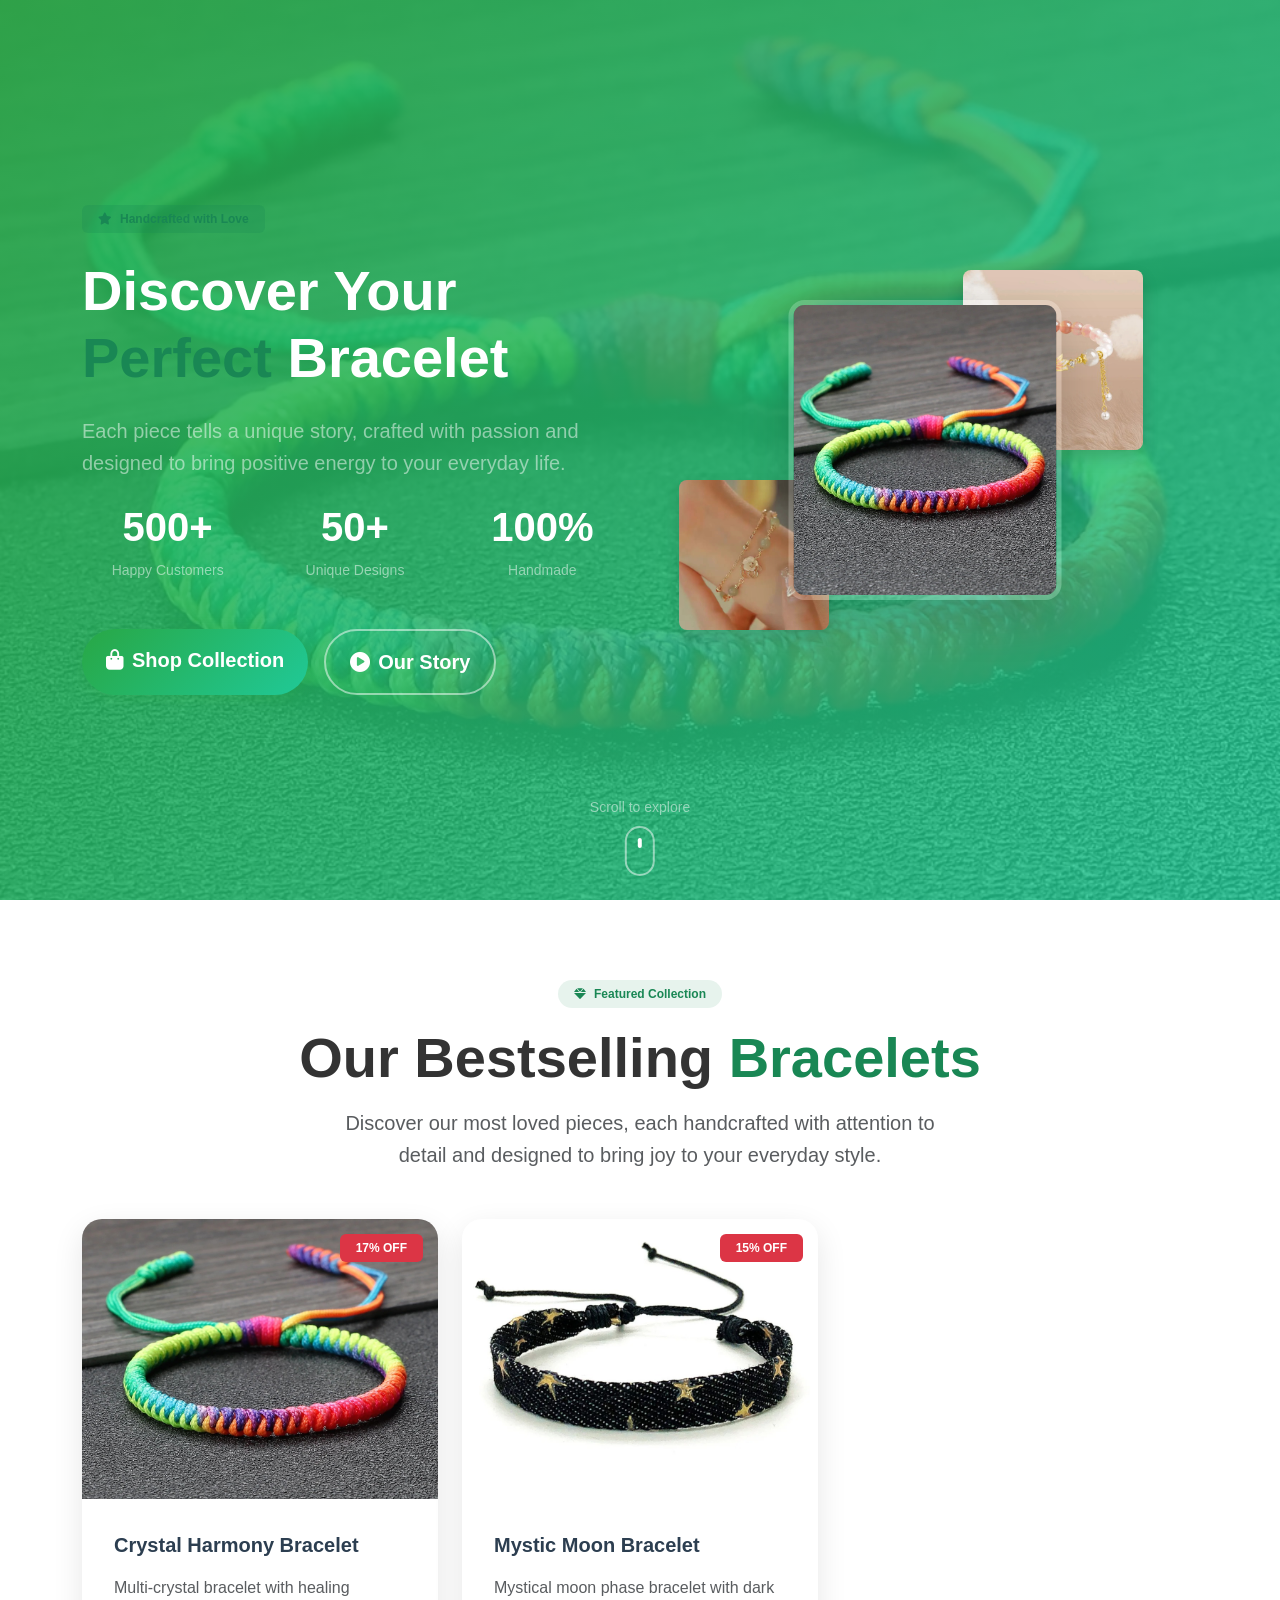
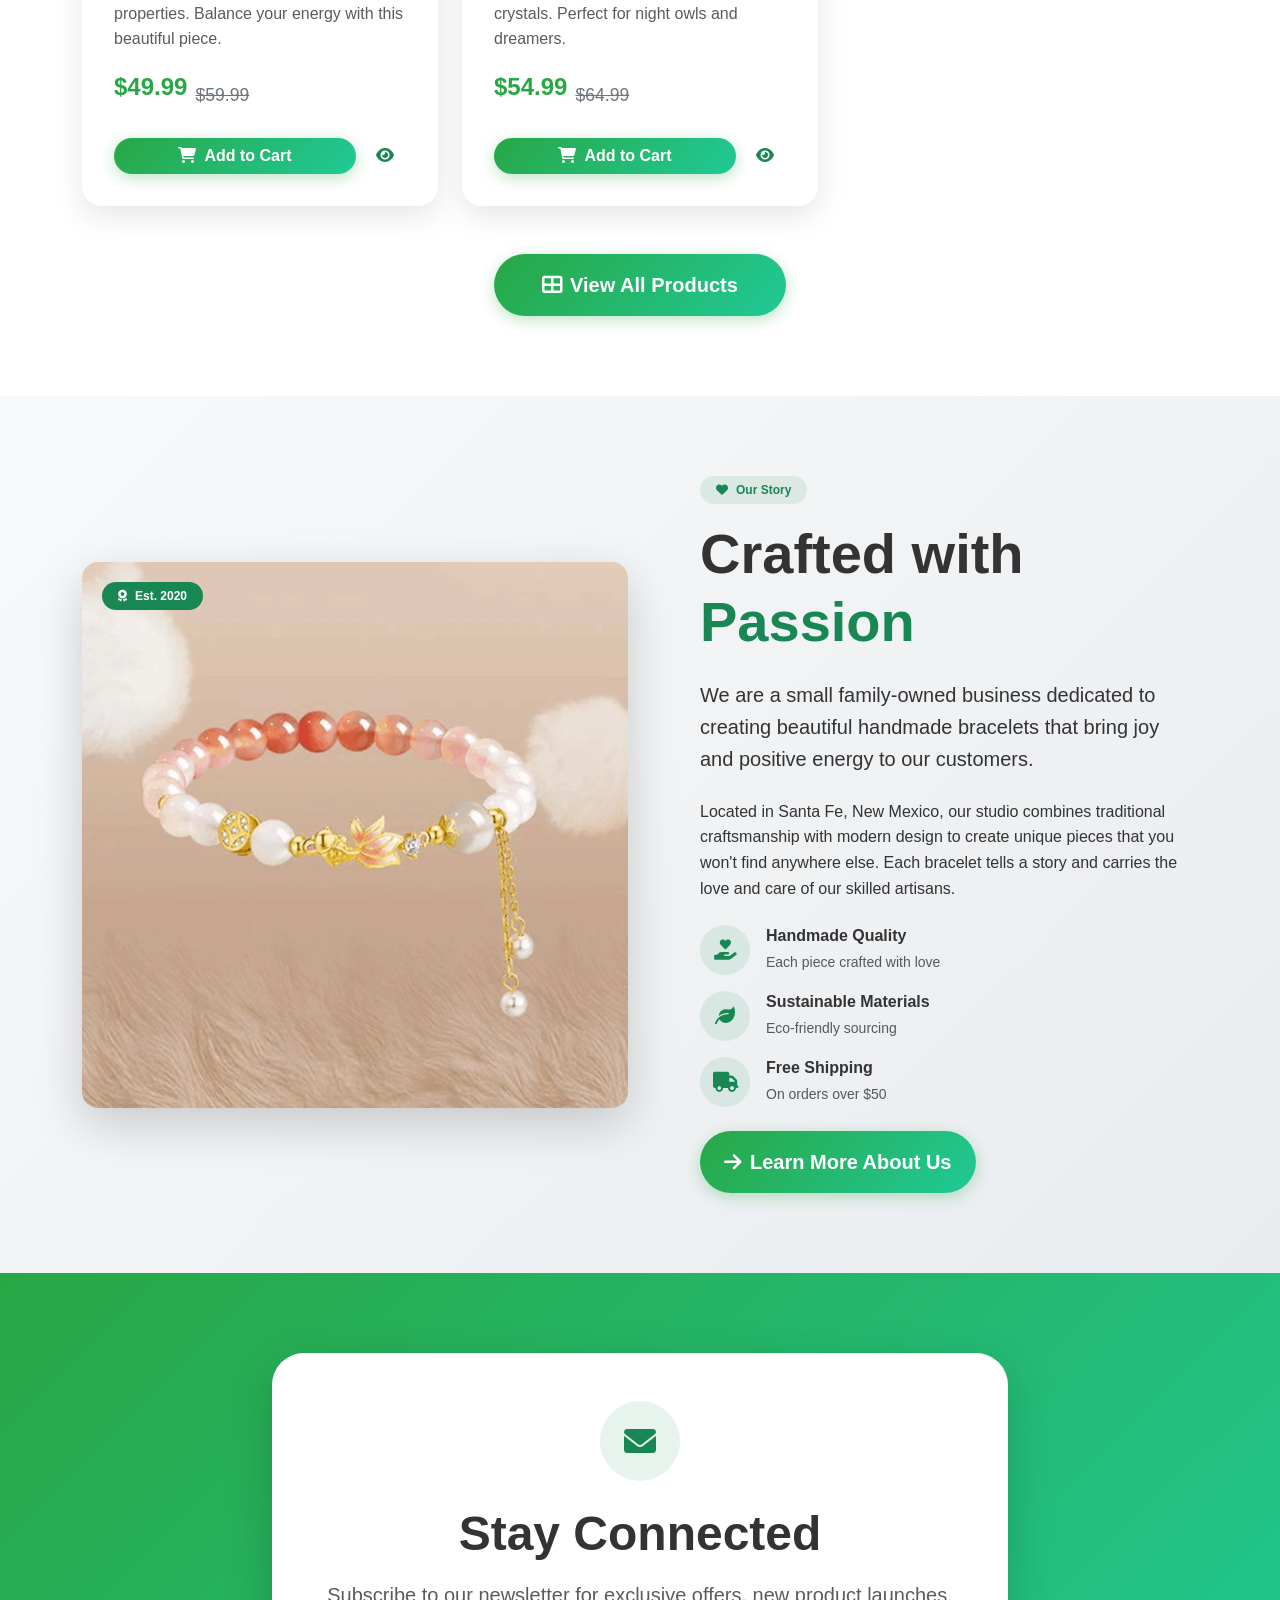
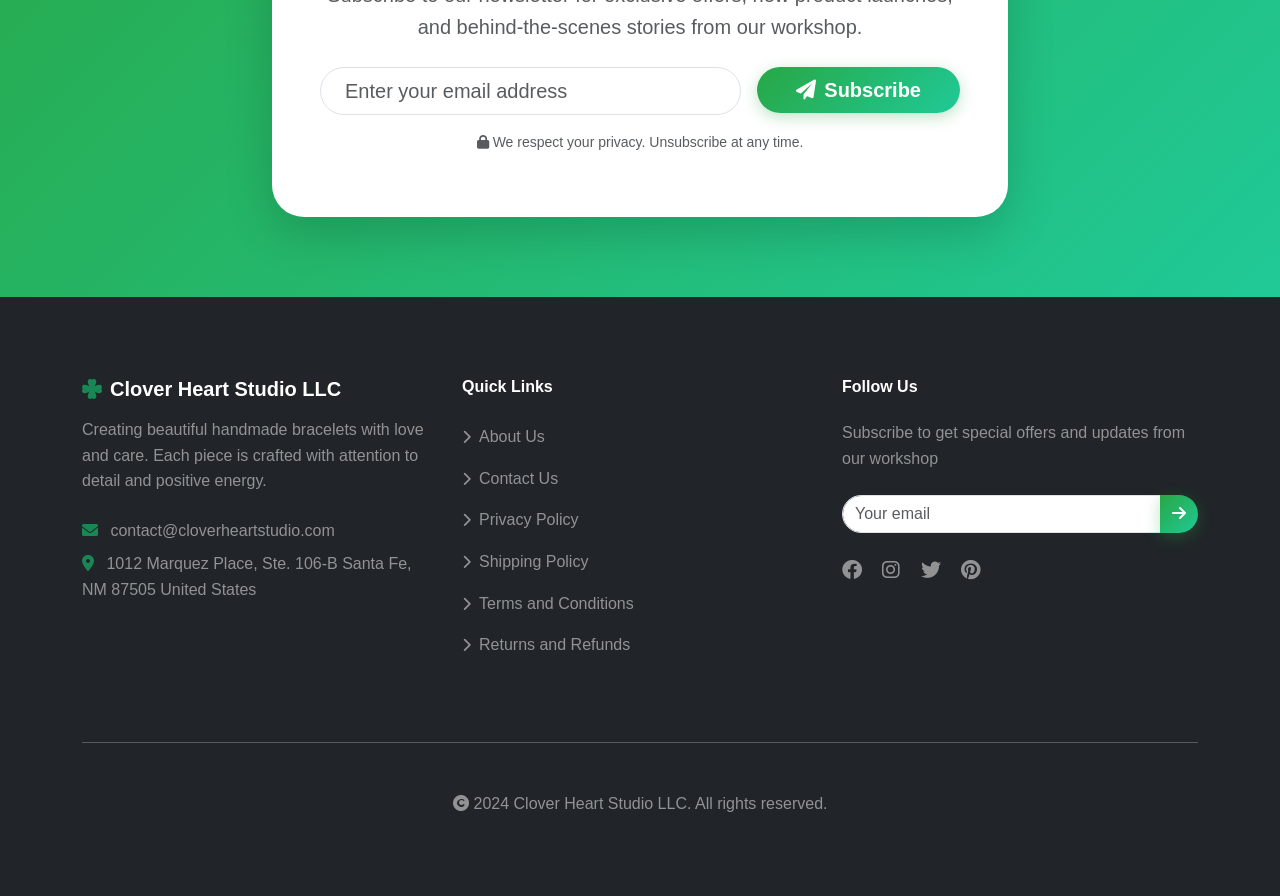
==== index.html @ 7b3adc79 "first commit" ====
<!DOCTYPE html>
<html lang="en">
<head>
    <meta charset="UTF-8">
    <meta name="viewport" content="width=device-width, initial-scale=1.0">
    <title>Clover Heart Studio LLC - Handmade Bracelets</title>
    <link href="https://cdn.jsdelivr.net/npm/bootstrap@5.3.0/dist/css/bootstrap.min.css" rel="stylesheet">
    <link href="https://cdnjs.cloudflare.com/ajax/libs/font-awesome/6.0.0/css/all.min.css" rel="stylesheet">
    <link href="styles.css" rel="stylesheet">
</head>
<body class="bg-light">
    <!-- Modern Navigation -->
    <nav class="navbar navbar-expand-lg navbar-dark bg-transparent position-absolute top-0 start-0 end-0 z-index-1000">
        <div class="container">
            <a class="navbar-brand fw-bold text-white" href="index.html">
                <i class="fas fa-clover me-2"></i>Clover Heart Studio
            </a>
            <button class="navbar-toggler" type="button" data-bs-toggle="collapse" data-bs-target="#navbarNav">
                <span class="navbar-toggler-icon"></span>
            </button>
            <div class="collapse navbar-collapse" id="navbarNav">
                <ul class="navbar-nav ms-auto">
                    <li class="nav-item">
                        <a class="nav-link text-white" href="index.html">Home</a>
                    </li>
                    <li class="nav-item">
                        <a class="nav-link text-white" href="products.html">Products</a>
                    </li>
                    <li class="nav-item">
                        <a class="nav-link text-white" href="about.html">About Us</a>
                    </li>
                    <li class="nav-item">
                        <a class="nav-link text-white" href="contact.html">Contact Us</a>
                    </li>
                </ul>
                <div class="d-flex ms-lg-3">
                    <a href="cart.html" class="btn btn-outline-light position-relative">
                        <i class="fas fa-shopping-cart"></i> Cart
                        <span class="position-absolute top-0 start-100 translate-middle badge rounded-pill bg-danger" id="cart-count">0</span>
                    </a>
                </div>
            </div>
        </div>
    </nav>

    <!-- Modern Hero Section -->
    <section class="hero-modern min-vh-100 d-flex align-items-center position-relative overflow-hidden">
        <div class="hero-background position-absolute top-0 start-0 end-0 bottom-0">
            <div class="hero-overlay"></div>
        </div>
        <div class="container position-relative z-2">
            <div class="row align-items-center min-vh-100">
                <div class="col-lg-6 hero-content">
                    <div class="hero-badge mb-4">
                        <span class="badge bg-success bg-opacity-25 text-success px-3 py-2">
                            <i class="fas fa-star me-2"></i>Handcrafted with Love
                        </span>
                    </div>
                    <h1 class="display-2 fw-bold mb-4 text-white hero-title">
                        Discover Your <span class="text-success">Perfect</span> Bracelet
                    </h1>
                    <p class="lead mb-4 text-white-50 hero-subtitle">
                        Each piece tells a unique story, crafted with passion and designed to bring positive energy to your everyday life.
                    </p>
                    <div class="hero-stats mb-5">
                        <div class="row g-3">
                            <div class="col-4">
                                <div class="stat-item text-center">
                                    <h3 class="text-white fw-bold">500+</h3>
                                    <p class="text-white-50 small mb-0">Happy Customers</p>
                                </div>
                            </div>
                            <div class="col-4">
                                <div class="stat-item text-center">
                                    <h3 class="text-white fw-bold">50+</h3>
                                    <p class="text-white-50 small mb-0">Unique Designs</p>
                                </div>
                            </div>
                            <div class="col-4">
                                <div class="stat-item text-center">
                                    <h3 class="text-white fw-bold">100%</h3>
                                    <p class="text-white-50 small mb-0">Handmade</p>
                                </div>
                            </div>
                        </div>
                    </div>
                    <div class="hero-buttons d-flex flex-wrap gap-3">
                        <a href="products.html" class="btn btn-success btn-lg px-4 py-3 rounded-pill">
                            <i class="fas fa-shopping-bag me-2"></i>Shop Collection
                        </a>
                        <a href="about.html" class="btn btn-outline-light btn-lg px-4 py-3 rounded-pill">
                            <i class="fas fa-play-circle me-2"></i>Our Story
                        </a>
                    </div>
                </div>
                <div class="col-lg-6">
                    <div class="hero-showcase">
                        <div class="showcase-grid">
                            <div class="showcase-main">
                                <img src="Products/3/main-image-1.jpeg" alt="Featured Bracelet" class="img-fluid rounded-4 shadow-lg main-image">
                            </div>
                            <div class="showcase-floating">
                                <img src="Products/4/main-image-1.jpeg" alt="Collection" class="img-fluid rounded-3 shadow floating-image-1">
                            </div>
                            <div class="showcase-floating-2">
                                <img src="Products/2/variant-image-1.jpeg" alt="Design" class="img-fluid rounded-3 shadow floating-image-2">
                            </div>
                        </div>
                    </div>
                </div>
            </div>
        </div>
        <div class="scroll-indicator position-absolute bottom-0 start-50 translate-middle-x mb-4">
            <div class="scroll-text text-white-50 small mb-2">Scroll to explore</div>
            <div class="scroll-mouse">
                <div class="scroll-wheel"></div>
            </div>
        </div>
    </section>

    <!-- Modern Featured Products -->
    <section class="py-7 bg-white">
        <div class="container">
            <div class="text-center mb-5">
                <div class="section-badge mb-3">
                    <span class="badge bg-success bg-opacity-10 text-success px-3 py-2 rounded-pill">
                        <i class="fas fa-gem me-2"></i>Featured Collection
                    </span>
                </div>
                <h2 class="display-4 fw-bold mb-3">Our Bestselling <span class="text-success">Bracelets</span></h2>
                <p class="lead text-muted mx-auto" style="max-width: 600px;">
                    Discover our most loved pieces, each handcrafted with attention to detail and designed to bring joy to your everyday style.
                </p>
            </div>
            <div class="row g-4" id="featured-products">
                <!-- Products will be loaded here -->
            </div>
            <div class="text-center mt-5">
                <a href="products.html" class="btn btn-success btn-lg px-5 py-3 rounded-pill">
                    <i class="fas fa-th-large me-2"></i>View All Products
                </a>
            </div>
        </div>
    </section>

    <!-- Modern About Preview -->
    <section class="py-7 bg-gradient-light">
        <div class="container">
            <div class="row align-items-center">
                <div class="col-lg-6 mb-4 mb-lg-0">
                    <div class="about-image position-relative">
                        <img src="Products/4/main-image-1.jpeg" alt="Our Workshop" class="img-fluid rounded-4 shadow-lg">
                        <div class="about-badge position-absolute top-20 start-20">
                            <div class="badge bg-success text-white px-3 py-2 rounded-pill">
                                <i class="fas fa-award me-2"></i>Est. 2020
                            </div>
                        </div>
                    </div>
                </div>
                <div class="col-lg-6">
                    <div class="about-content ps-lg-5">
                        <div class="section-badge mb-3">
                            <span class="badge bg-success bg-opacity-10 text-success px-3 py-2 rounded-pill">
                                <i class="fas fa-heart me-2"></i>Our Story
                            </span>
                        </div>
                        <h2 class="display-4 fw-bold mb-4">Crafted with <span class="text-success">Passion</span></h2>
                        <p class="lead mb-4">
                            We are a small family-owned business dedicated to creating beautiful handmade bracelets that bring joy and positive energy to our customers.
                        </p>
                        <p class="mb-4">
                            Located in Santa Fe, New Mexico, our studio combines traditional craftsmanship with modern design to create unique pieces that you won't find anywhere else. Each bracelet tells a story and carries the love and care of our skilled artisans.
                        </p>
                        <div class="features-grid mb-4">
                            <div class="feature-item d-flex align-items-center mb-3">
                                <div class="feature-icon bg-success bg-opacity-10 rounded-circle p-3 me-3">
                                    <i class="fas fa-hand-holding-heart text-success"></i>
                                </div>
                                <div>
                                    <h6 class="mb-1 fw-bold">Handmade Quality</h6>
                                    <small class="text-muted">Each piece crafted with love</small>
                                </div>
                            </div>
                            <div class="feature-item d-flex align-items-center mb-3">
                                <div class="feature-icon bg-success bg-opacity-10 rounded-circle p-3 me-3">
                                    <i class="fas fa-leaf text-success"></i>
                                </div>
                                <div>
                                    <h6 class="mb-1 fw-bold">Sustainable Materials</h6>
                                    <small class="text-muted">Eco-friendly sourcing</small>
                                </div>
                            </div>
                            <div class="feature-item d-flex align-items-center">
                                <div class="feature-icon bg-success bg-opacity-10 rounded-circle p-3 me-3">
                                    <i class="fas fa-truck text-success"></i>
                                </div>
                                <div>
                                    <h6 class="mb-1 fw-bold">Free Shipping</h6>
                                    <small class="text-muted">On orders over $50</small>
                                </div>
                            </div>
                        </div>
                        <a href="about.html" class="btn btn-success btn-lg px-4 py-3 rounded-pill">
                            <i class="fas fa-arrow-right me-2"></i>Learn More About Us
                        </a>
                    </div>
                </div>
            </div>
        </div>
    </section>

    <!-- Modern Newsletter -->
    <section class="py-7 bg-gradient-success">
        <div class="container">
            <div class="row">
                <div class="col-lg-8 mx-auto">
                    <div class="newsletter-card bg-white rounded-5 shadow-lg p-5 text-center">
                        <div class="newsletter-icon mb-4">
                            <div class="icon-circle bg-success bg-opacity-10 rounded-circle p-4 d-inline-block">
                                <i class="fas fa-envelope text-success fa-2x"></i>
                            </div>
                        </div>
                        <h3 class="display-5 fw-bold mb-3">Stay Connected</h3>
                        <p class="lead text-muted mb-4">
                            Subscribe to our newsletter for exclusive offers, new product launches, and behind-the-scenes stories from our workshop.
                        </p>
                        <form class="row g-3 justify-content-center" id="newsletter-form">
                            <div class="col-md-8">
                                <input type="email" class="form-control form-control-lg rounded-pill px-4" placeholder="Enter your email address" required>
                            </div>
                            <div class="col-md-4">
                                <button type="submit" class="btn btn-success btn-lg rounded-pill px-4 w-100">
                                    <i class="fas fa-paper-plane me-2"></i>Subscribe
                                </button>
                            </div>
                        </form>
                        <p class="small text-muted mt-3">
                            <i class="fas fa-lock me-1"></i>We respect your privacy. Unsubscribe at any time.
                        </p>
                    </div>
                </div>
            </div>
        </div>
    </section>

    <!-- Modern Footer -->
    <footer class="bg-dark text-white py-7">
        <div class="container">
            <div class="row">
                <div class="col-lg-4 mb-4">
                    <div class="footer-brand">
                        <h5 class="fw-bold mb-3">
                            <i class="fas fa-clover text-success me-2"></i>Clover Heart Studio LLC
                        </h5>
                        <p class="mb-4 text-white-50">
                            Creating beautiful handmade bracelets with love and care. Each piece is crafted with attention to detail and positive energy.
                        </p>
                        <div class="contact-info">
                            <div class="contact-item mb-2">
                                <i class="fas fa-envelope text-success me-2"></i>
                                <span class="text-white-50">contact@cloverheartstudio.com</span>
                            </div>
                            <div class="contact-item">
                                <i class="fas fa-map-marker-alt text-success me-2"></i>
                                <span class="text-white-50">1012 Marquez Place, Ste. 106-B Santa Fe, NM 87505 United States</span>
                            </div>
                        </div>
                    </div>
                </div>
                <div class="col-lg-4 mb-4">
                    <h6 class="fw-bold mb-4">Quick Links</h6>
                    <div class="footer-links">
                        <a href="about.html" class="footer-link d-block mb-2 text-white-50 text-decoration-none">
                            <i class="fas fa-chevron-right me-2 small"></i>About Us
                        </a>
                        <a href="contact.html" class="footer-link d-block mb-2 text-white-50 text-decoration-none">
                            <i class="fas fa-chevron-right me-2 small"></i>Contact Us
                        </a>
                        <a href="privacy-policy.html" class="footer-link d-block mb-2 text-white-50 text-decoration-none">
                            <i class="fas fa-chevron-right me-2 small"></i>Privacy Policy
                        </a>
                        <a href="shipping-policy.html" class="footer-link d-block mb-2 text-white-50 text-decoration-none">
                            <i class="fas fa-chevron-right me-2 small"></i>Shipping Policy
                        </a>
                        <a href="terms-conditions.html" class="footer-link d-block mb-2 text-white-50 text-decoration-none">
                            <i class="fas fa-chevron-right me-2 small"></i>Terms and Conditions
                        </a>
                        <a href="returns-refunds.html" class="footer-link d-block mb-2 text-white-50 text-decoration-none">
                            <i class="fas fa-chevron-right me-2 small"></i>Returns and Refunds
                        </a>
                    </div>
                </div>
                <div class="col-lg-4 mb-4">
                    <h6 class="fw-bold mb-4">Follow Us</h6>
                    <p class="text-white-50 mb-4">
                        Subscribe to get special offers and updates from our workshop
                    </p>
                    <form class="newsletter-form mb-4" id="footer-newsletter-form">
                        <div class="input-group">
                            <input type="email" class="form-control rounded-start-pill" placeholder="Your email" required>
                            <button class="btn btn-success rounded-end-pill" type="submit">
                                <i class="fas fa-arrow-right"></i>
                            </button>
                        </div>
                    </form>
                    <div class="social-links">
                        <a href="#" class="social-link text-white-50 me-3">
                            <i class="fab fa-facebook fa-lg"></i>
                        </a>
                        <a href="#" class="social-link text-white-50 me-3">
                            <i class="fab fa-instagram fa-lg"></i>
                        </a>
                        <a href="#" class="social-link text-white-50 me-3">
                            <i class="fab fa-twitter fa-lg"></i>
                        </a>
                        <a href="#" class="social-link text-white-50">
                            <i class="fab fa-pinterest fa-lg"></i>
                        </a>
                    </div>
                </div>
            </div>
            <hr class="bg-white-10 my-5">
            <div class="text-center">
                <p class="mb-0 text-white-50">
                    <i class="fas fa-copyright me-1"></i>2024 Clover Heart Studio LLC. All rights reserved.
                </p>
            </div>
        </div>
    </footer>

    <script src="https://cdn.jsdelivr.net/npm/bootstrap@5.3.0/dist/js/bootstrap.bundle.min.js"></script>
    <script src="script.js"></script>
</body>
</html>
---- styles.css ----
/* Custom Styles for Clover Heart Studio - Modern Layout */

/* General Styles */
body {
    font-family: 'Segoe UI', Tahoma, Geneva, Verdana, sans-serif;
    line-height: 1.6;
    color: #333;
    overflow-x: hidden;
}

/* Modern Hero Section */
.hero-modern {
    background: linear-gradient(135deg, #667eea 0%, #764ba2 100%);
    position: relative;
}

.hero-background {
    background: url('Products/3/main-image-2.jpeg') center/cover;
    position: absolute;
    top: 0;
    left: 0;
    right: 0;
    bottom: 0;
}

.hero-overlay {
    background: linear-gradient(135deg, rgba(40, 167, 69, 0.9) 0%, rgba(32, 201, 151, 0.8) 100%);
    position: absolute;
    top: 0;
    left: 0;
    right: 0;
    bottom: 0;
}

.hero-title {
    font-size: 3.5rem;
    font-weight: 800;
    line-height: 1.2;
    margin-bottom: 1.5rem;
    animation: fadeInUp 1s ease-out;
}

.hero-subtitle {
    font-size: 1.25rem;
    margin-bottom: 2rem;
    animation: fadeInUp 1s ease-out 0.2s;
    animation-fill-mode: both;
}

.hero-badge {
    animation: fadeInUp 1s ease-out 0.4s;
    animation-fill-mode: both;
}

.hero-stats {
    animation: fadeInUp 1s ease-out 0.6s;
    animation-fill-mode: both;
}

.hero-buttons {
    animation: fadeInUp 1s ease-out 0.8s;
    animation-fill-mode: both;
}

.stat-item h3 {
    font-size: 2.5rem;
    font-weight: 700;
    margin-bottom: 0.5rem;
}

/* Hero Showcase Images */
.hero-showcase {
    position: relative;
    height: 600px;
}

.showcase-grid {
    position: relative;
    height: 100%;
}

.showcase-main {
    position: absolute;
    top: 50%;
    left: 50%;
    transform: translate(-50%, -50%);
    z-index: 3;
}

.main-image {
    width: 300px;
    height: 300px;
    object-fit: cover;
    border: 5px solid rgba(255, 255, 255, 0.2);
    animation: float 6s ease-in-out infinite;
}

.showcase-floating {
    position: absolute;
    top: 20%;
    right: 10%;
    z-index: 2;
}

.floating-image-1 {
    width: 180px;
    height: 180px;
    object-fit: cover;
    animation: float 4s ease-in-out infinite 1s;
    animation-fill-mode: both;
}

.showcase-floating-2 {
    position: absolute;
    bottom: 20%;
    left: 5%;
    z-index: 1;
}

.floating-image-2 {
    width: 150px;
    height: 150px;
    object-fit: cover;
    animation: float 5s ease-in-out infinite 2s;
    animation-fill-mode: both;
}

/* Scroll Indicator */
.scroll-indicator {
    text-align: center;
    animation: bounce 2s infinite;
}

.scroll-mouse {
    width: 30px;
    height: 50px;
    border: 2px solid rgba(255, 255, 255, 0.5);
    border-radius: 15px;
    position: relative;
    margin: 0 auto;
}

.scroll-wheel {
    width: 4px;
    height: 10px;
    background: white;
    border-radius: 2px;
    position: absolute;
    top: 10px;
    left: 50%;
    transform: translateX(-50%);
    animation: scroll 2s infinite;
}

/* Section Styles */
.py-7 {
    padding-top: 5rem !important;
    padding-bottom: 5rem !important;
}

.bg-gradient-light {
    background: linear-gradient(135deg, #f8f9fa 0%, #e9ecef 100%);
}

.bg-gradient-success {
    background: linear-gradient(135deg, #28a745 0%, #20c997 100%);
}

.section-badge {
    animation: fadeInUp 0.6s ease-out;
}

/* Modern Product Cards */
.product-card {
    border: none;
    border-radius: 20px;
    overflow: hidden;
    transition: all 0.4s cubic-bezier(0.175, 0.885, 0.32, 1.275);
    box-shadow: 0 10px 30px rgba(0,0,0,0.1);
    background: white;
    height: 100%;
}

.product-card:hover {
    transform: translateY(-10px) scale(1.02);
    box-shadow: 0 20px 40px rgba(0,0,0,0.15);
}

.product-card .product-image {
    height: 280px;
    overflow: hidden;
    position: relative;
}

.product-card .product-image img {
    width: 100%;
    height: 100%;
    object-fit: cover;
    transition: transform 0.6s cubic-bezier(0.175, 0.885, 0.32, 1.275);
}

.product-card:hover .product-image img {
    transform: scale(1.1);
}

.product-card .card-body {
    padding: 2rem;
}

.product-card .product-title {
    font-size: 1.25rem;
    font-weight: 700;
    color: #2c3e50;
    margin-bottom: 1rem;
    line-height: 1.4;
}

.product-card .product-price {
    font-size: 1.5rem;
    font-weight: 800;
    color: #28a745;
    margin-bottom: 1rem;
}

.product-card .product-old-price {
    text-decoration: line-through;
    color: #6c757d;
    font-size: 1.1rem;
    margin-left: 0.5rem;
}

.product-card .product-badge {
    position: absolute;
    top: 15px;
    right: 15px;
    z-index: 10;
    font-weight: 600;
    padding: 0.5rem 1rem;
}

/* About Section */
.about-image {
    position: relative;
}

.about-badge {
    top: 20px;
    left: 20px;
    z-index: 2;
}

.feature-icon {
    width: 50px;
    height: 50px;
    display: flex;
    align-items: center;
    justify-content: center;
    font-size: 1.25rem;
}

.feature-item {
    transition: transform 0.3s ease;
}

.feature-item:hover {
    transform: translateX(5px);
}

/* Newsletter Card */
.newsletter-card {
    border: none;
    transition: transform 0.3s ease;
}

.newsletter-card:hover {
    transform: translateY(-5px);
}

.icon-circle {
    width: 80px;
    height: 80px;
    display: flex;
    align-items: center;
    justify-content: center;
}

/* Modern Footer */
.footer-link {
    transition: all 0.3s ease;
    padding: 0.25rem 0;
}

.footer-link:hover {
    color: #28a745 !important;
    transform: translateX(5px);
}

.social-link {
    transition: all 0.3s ease;
    display: inline-block;
}

.social-link:hover {
    color: #28a745 !important;
    transform: translateY(-3px);
}

.bg-white-10 {
    background-color: rgba(255, 255, 255, 0.1) !important;
}

/* Modern Navigation */
.navbar.bg-transparent {
    background: transparent !important;
    transition: all 0.3s ease;
}

.navbar.bg-transparent.scrolled {
    background: rgba(255, 255, 255, 0.95) !important;
    backdrop-filter: blur(10px);
}

.navbar.bg-transparent.scrolled .navbar-brand,
.navbar.bg-transparent.scrolled .nav-link {
    color: #2c3e50 !important;
}

.navbar.bg-transparent.scrolled .btn-outline-light {
    border-color: #28a745;
    color: #28a745;
}

/* Buttons */
.btn {
    border-radius: 50px;
    font-weight: 600;
    transition: all 0.3s cubic-bezier(0.175, 0.885, 0.32, 1.275);
    border: none;
    position: relative;
    overflow: hidden;
}

.btn::before {
    content: '';
    position: absolute;
    top: 0;
    left: -100%;
    width: 100%;
    height: 100%;
    background: linear-gradient(90deg, transparent, rgba(255, 255, 255, 0.2), transparent);
    transition: left 0.5s;
}

.btn:hover::before {
    left: 100%;
}

.btn-success {
    background: linear-gradient(135deg, #28a745 0%, #20c997 100%);
    box-shadow: 0 4px 15px rgba(40, 167, 69, 0.3);
}

.btn-success:hover {
    background: linear-gradient(135deg, #218838 0%, #1e7e34 100%);
    transform: translateY(-2px);
    box-shadow: 0 8px 25px rgba(40, 167, 69, 0.4);
}

.btn-outline-light {
    border: 2px solid rgba(255, 255, 255, 0.5);
    color: white;
}

.btn-outline-light:hover {
    background: white;
    color: #28a745;
    border-color: white;
}

/* Animations */
@keyframes fadeInUp {
    from {
        opacity: 0;
        transform: translateY(50px);
    }
    to {
        opacity: 1;
        transform: translateY(0);
    }
}

@keyframes float {
    0%, 100% {
        transform: translateY(0px);
    }
    50% {
        transform: translateY(-20px);
    }
}

@keyframes bounce {
    0%, 20%, 50%, 80%, 100% {
        transform: translateY(0);
    }
    40% {
        transform: translateY(-10px);
    }
    60% {
        transform: translateY(-5px);
    }
}

@keyframes scroll {
    0% {
        opacity: 1;
        top: 10px;
    }
    100% {
        opacity: 0;
        top: 25px;
    }
}

/* Responsive Design */
@media (max-width: 768px) {
    .hero-title {
        font-size: 2.5rem;
    }
    
    .hero-subtitle {
        font-size: 1.1rem;
    }
    
    .hero-showcase {
        height: 400px;
        margin-top: 3rem;
    }
    
    .main-image {
        width: 200px;
        height: 200px;
    }
    
    .floating-image-1 {
        width: 120px;
        height: 120px;
    }
    
    .floating-image-2 {
        width: 100px;
        height: 100px;
    }
    
    .showcase-floating {
        top: 10%;
        right: 5%;
    }
    
    .showcase-floating-2 {
        bottom: 10%;
        left: 10%;
    }
    
    .product-card .product-image {
        height: 220px;
    }
    
    .product-card .card-body {
        padding: 1.5rem;
    }
}

@media (max-width: 576px) {
    .hero-title {
        font-size: 2rem;
    }
    
    .hero-buttons .btn {
        width: 100%;
        margin-bottom: 0.5rem;
    }
    
    .newsletter-form .col-md-8,
    .newsletter-form .col-md-4 {
        flex: 0 0 100%;
        max-width: 100%;
    }
    
    .newsletter-form .col-md-4 {
        margin-top: 0.5rem;
    }
}

/* Loading States */
.spinner {
    border: 3px solid #f3f3f3;
    border-top: 3px solid #28a745;
    border-radius: 50%;
    width: 40px;
    height: 40px;
    animation: spin 1s linear infinite;
    margin: 20px auto;
}

@keyframes spin {
    0% { transform: rotate(0deg); }
    100% { transform: rotate(360deg); }
}

/* Success/Error Messages */
.alert-success {
    background: linear-gradient(135deg, #d4edda 0%, #c3e6cb 100%);
    border: none;
    border-radius: 15px;
    color: #155724;
}

.alert-danger {
    background: linear-gradient(135deg, #f8d7da 0%, #f5c6cb 100%);
    border: none;
    border-radius: 15px;
    color: #721c24;
}

/* Custom Scrollbar */
::-webkit-scrollbar {
    width: 12px;
}

::-webkit-scrollbar-track {
    background: #f1f1f1;
}

::-webkit-scrollbar-thumb {
    background: linear-gradient(135deg, #28a745 0%, #20c997 100%);
    border-radius: 6px;
}

::-webkit-scrollbar-thumb:hover {
    background: linear-gradient(135deg, #218838 0%, #1e7e34 100%);
}
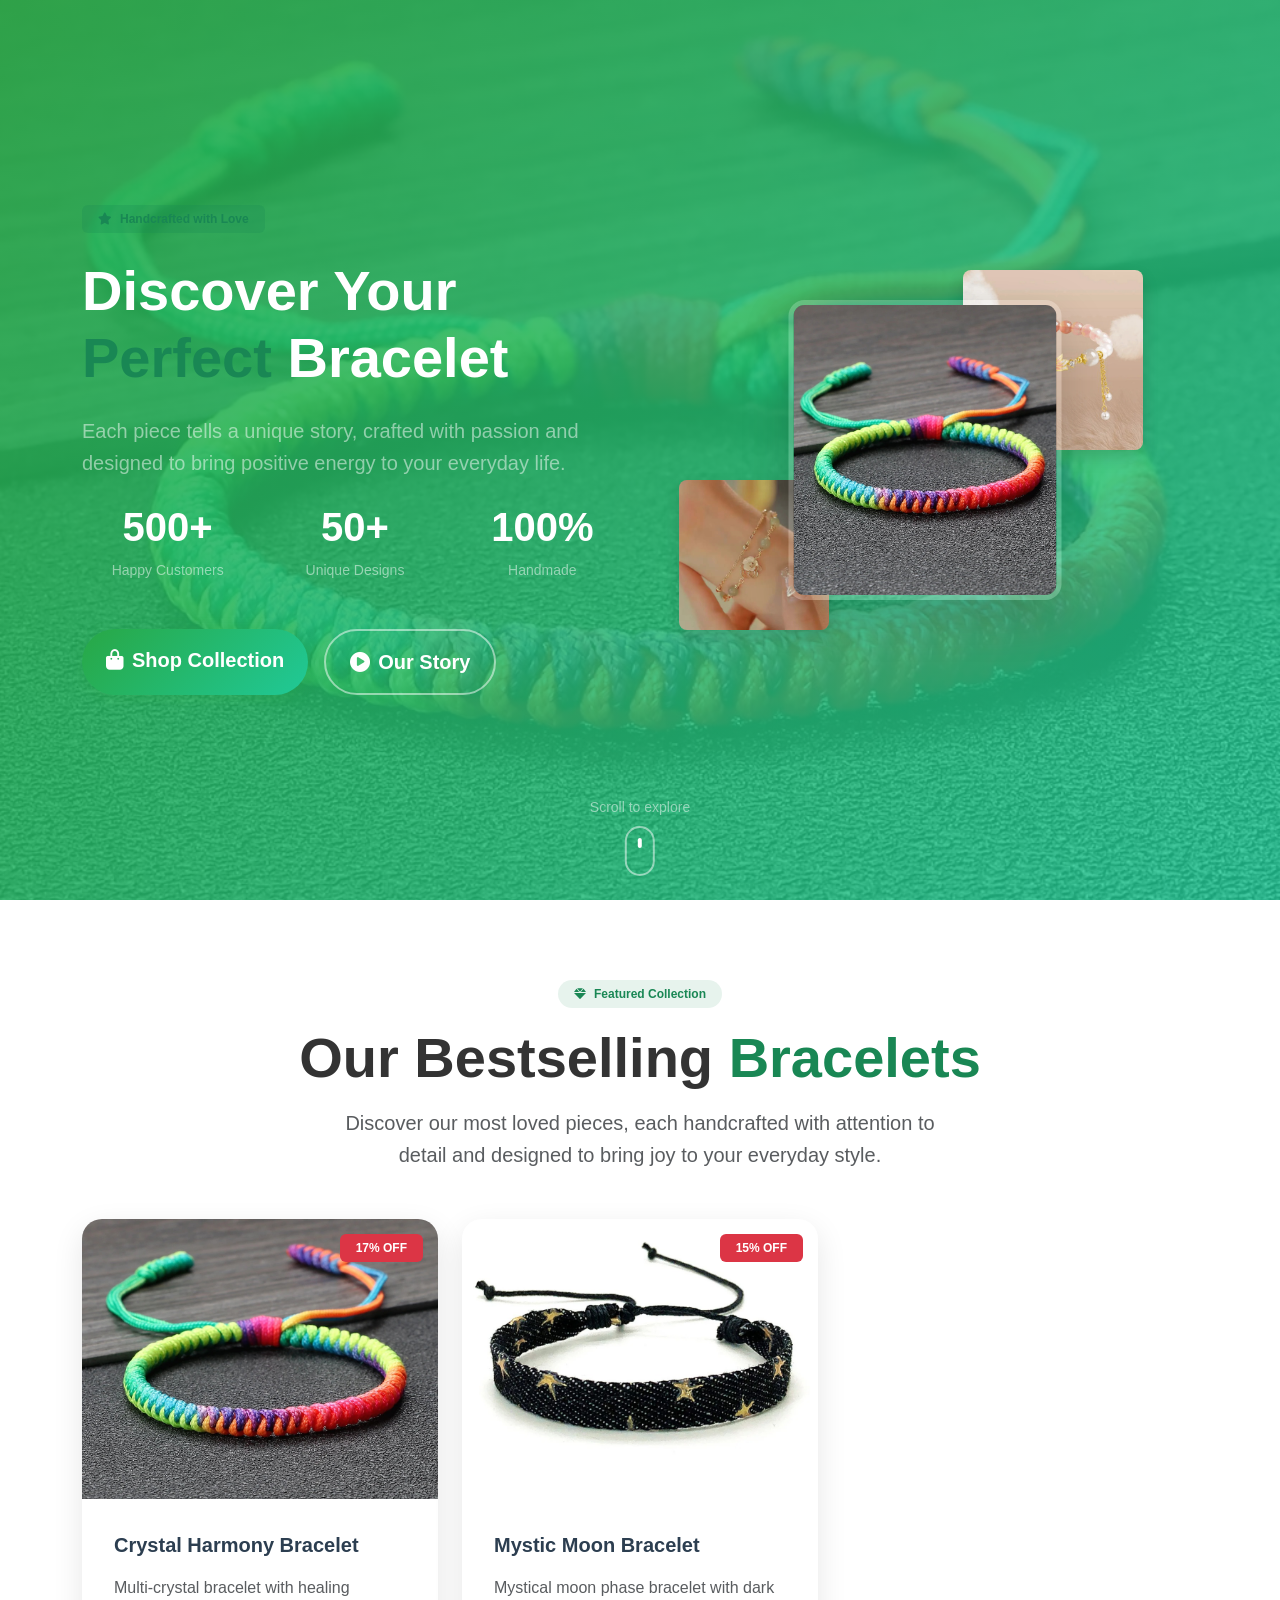
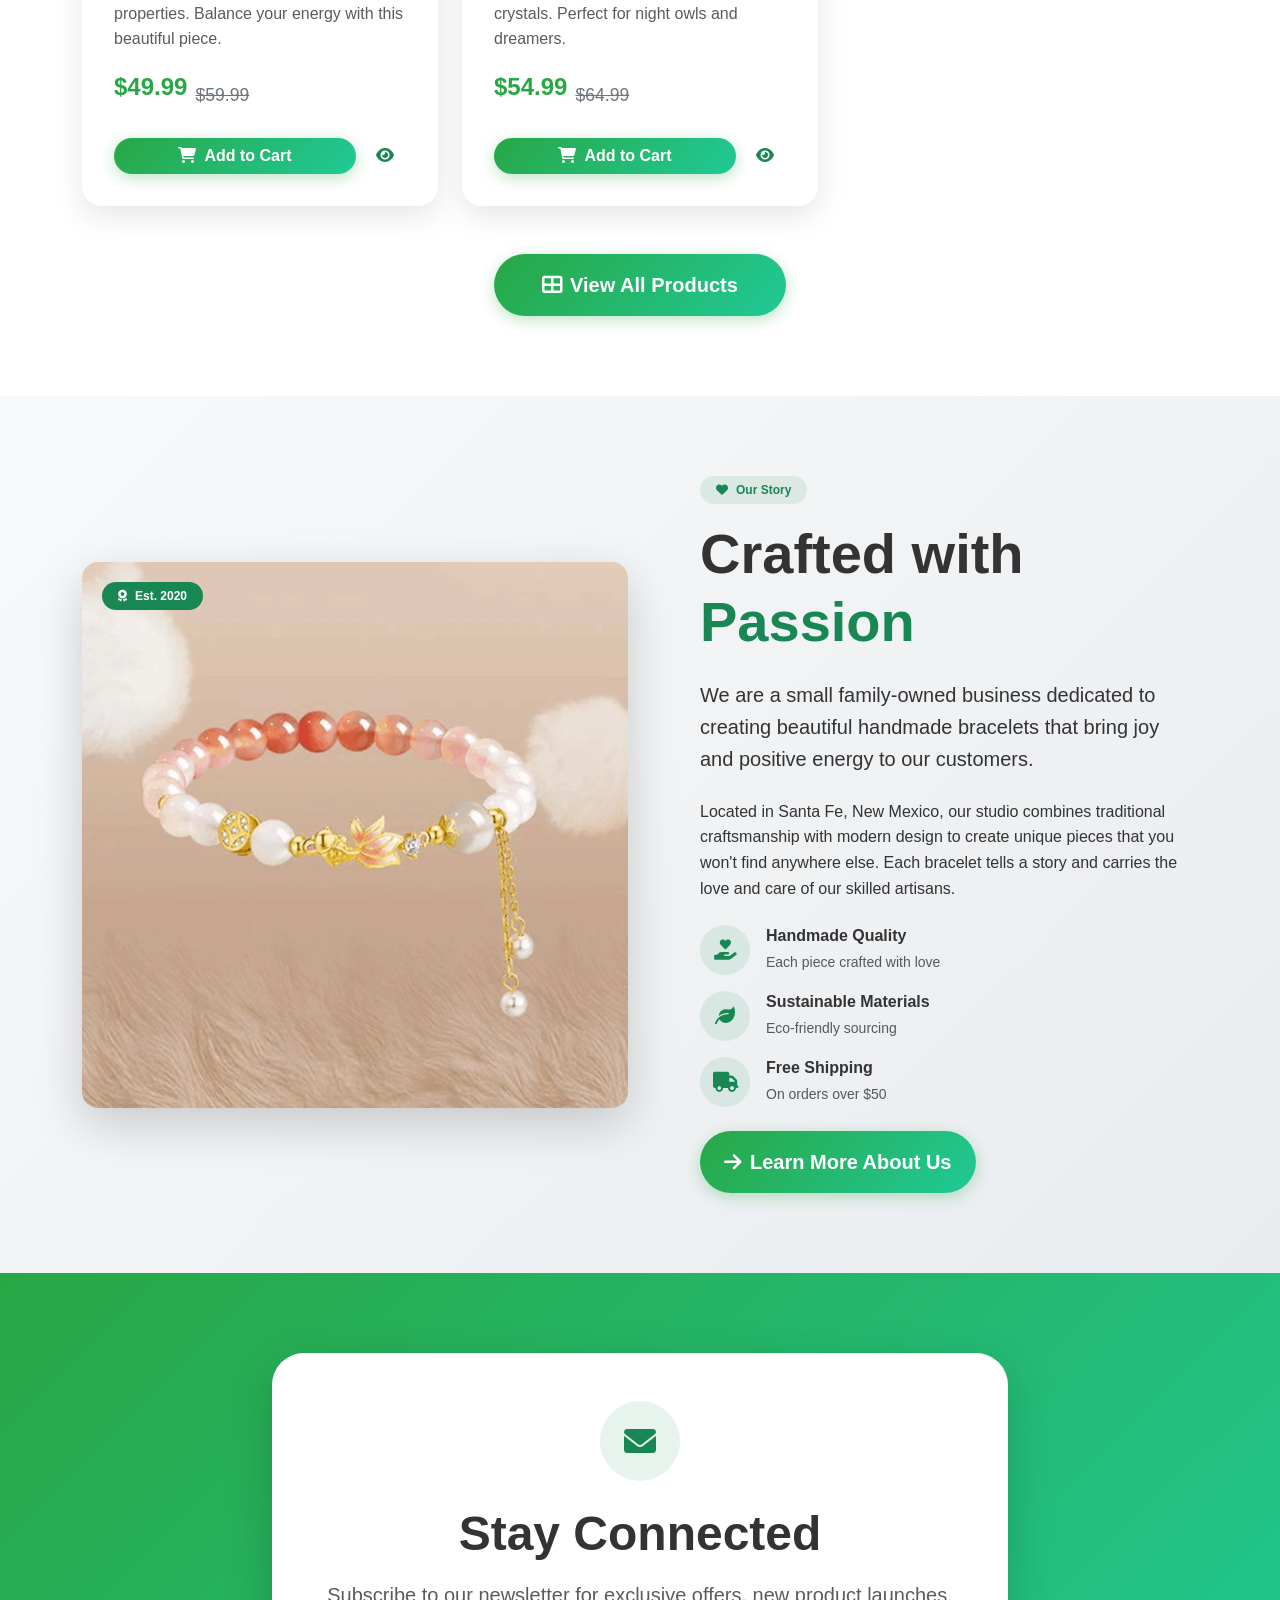
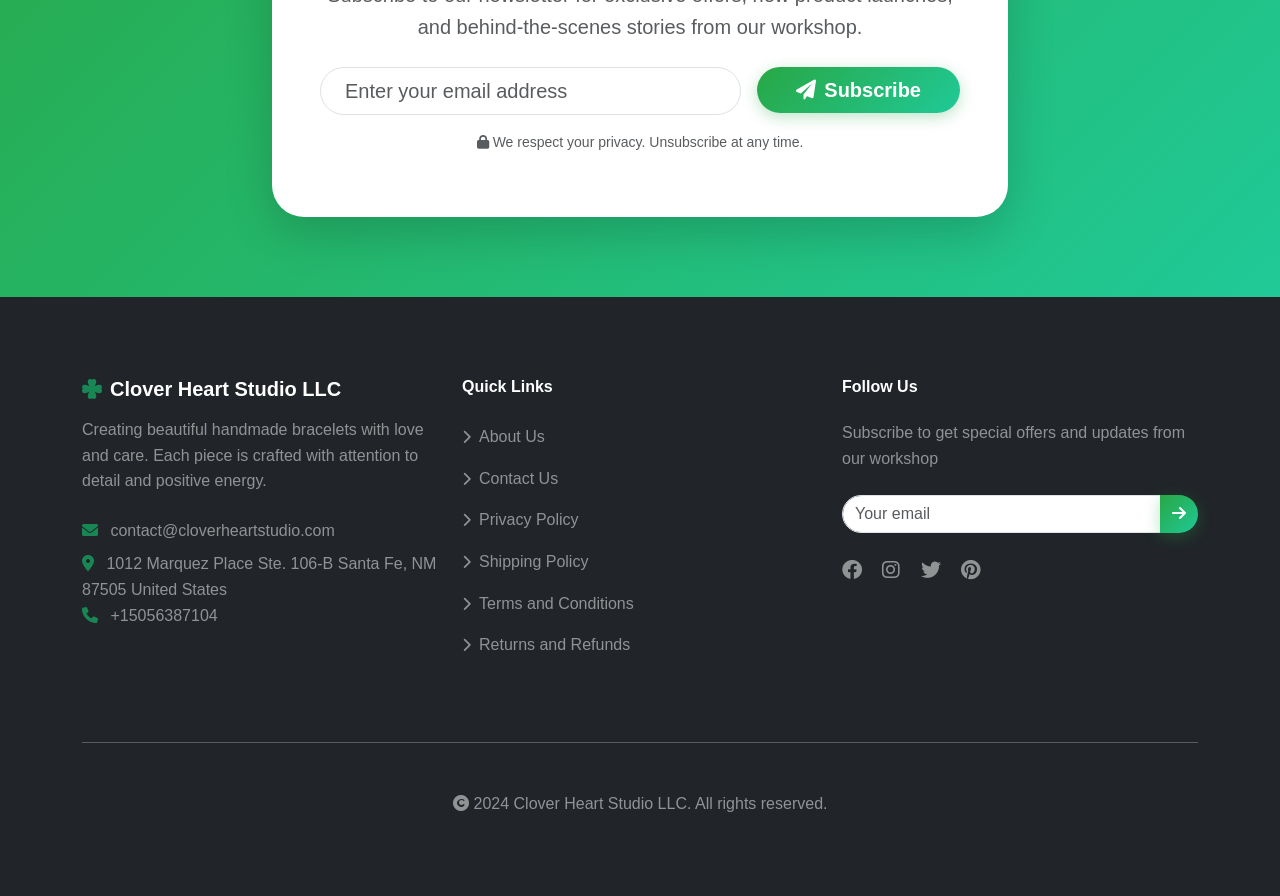
==== commit 576d5ee8: "Update" ====
--- a/index.html
+++ b/index.html
@@ -262,7 +262,11 @@
                             </div>
                             <div class="contact-item">
                                 <i class="fas fa-map-marker-alt text-success me-2"></i>
-                                <span class="text-white-50">1012 Marquez Place, Ste. 106-B Santa Fe, NM 87505 United States</span>
+                                <span class="text-white-50">1012 Marquez Place Ste. 106-B Santa Fe, NM 87505 United States</span>
+                            </div>
+                            <div class="contact-item">
+                                <i class="fas fa-phone text-success me-2"></i>
+                                <span class="text-white-50">+15056387104</span>
                             </div>
                         </div>
                     </div>
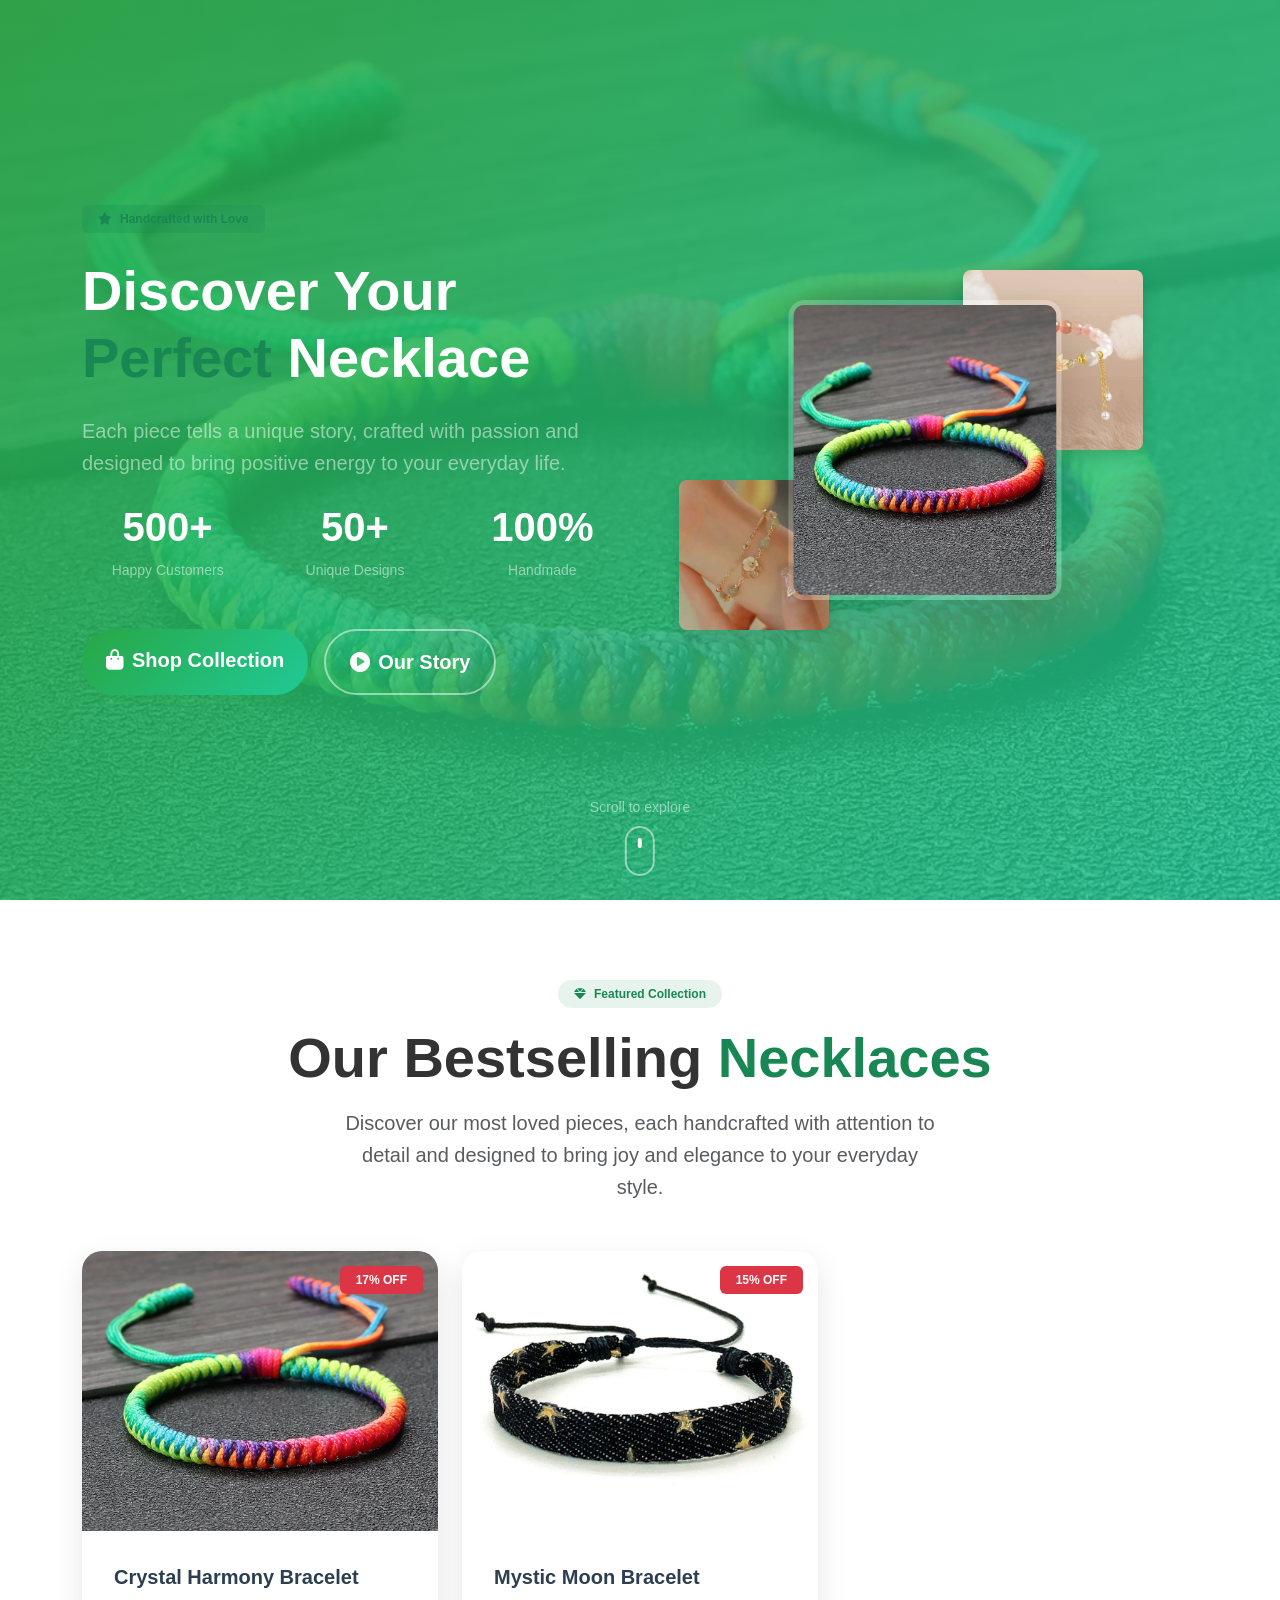
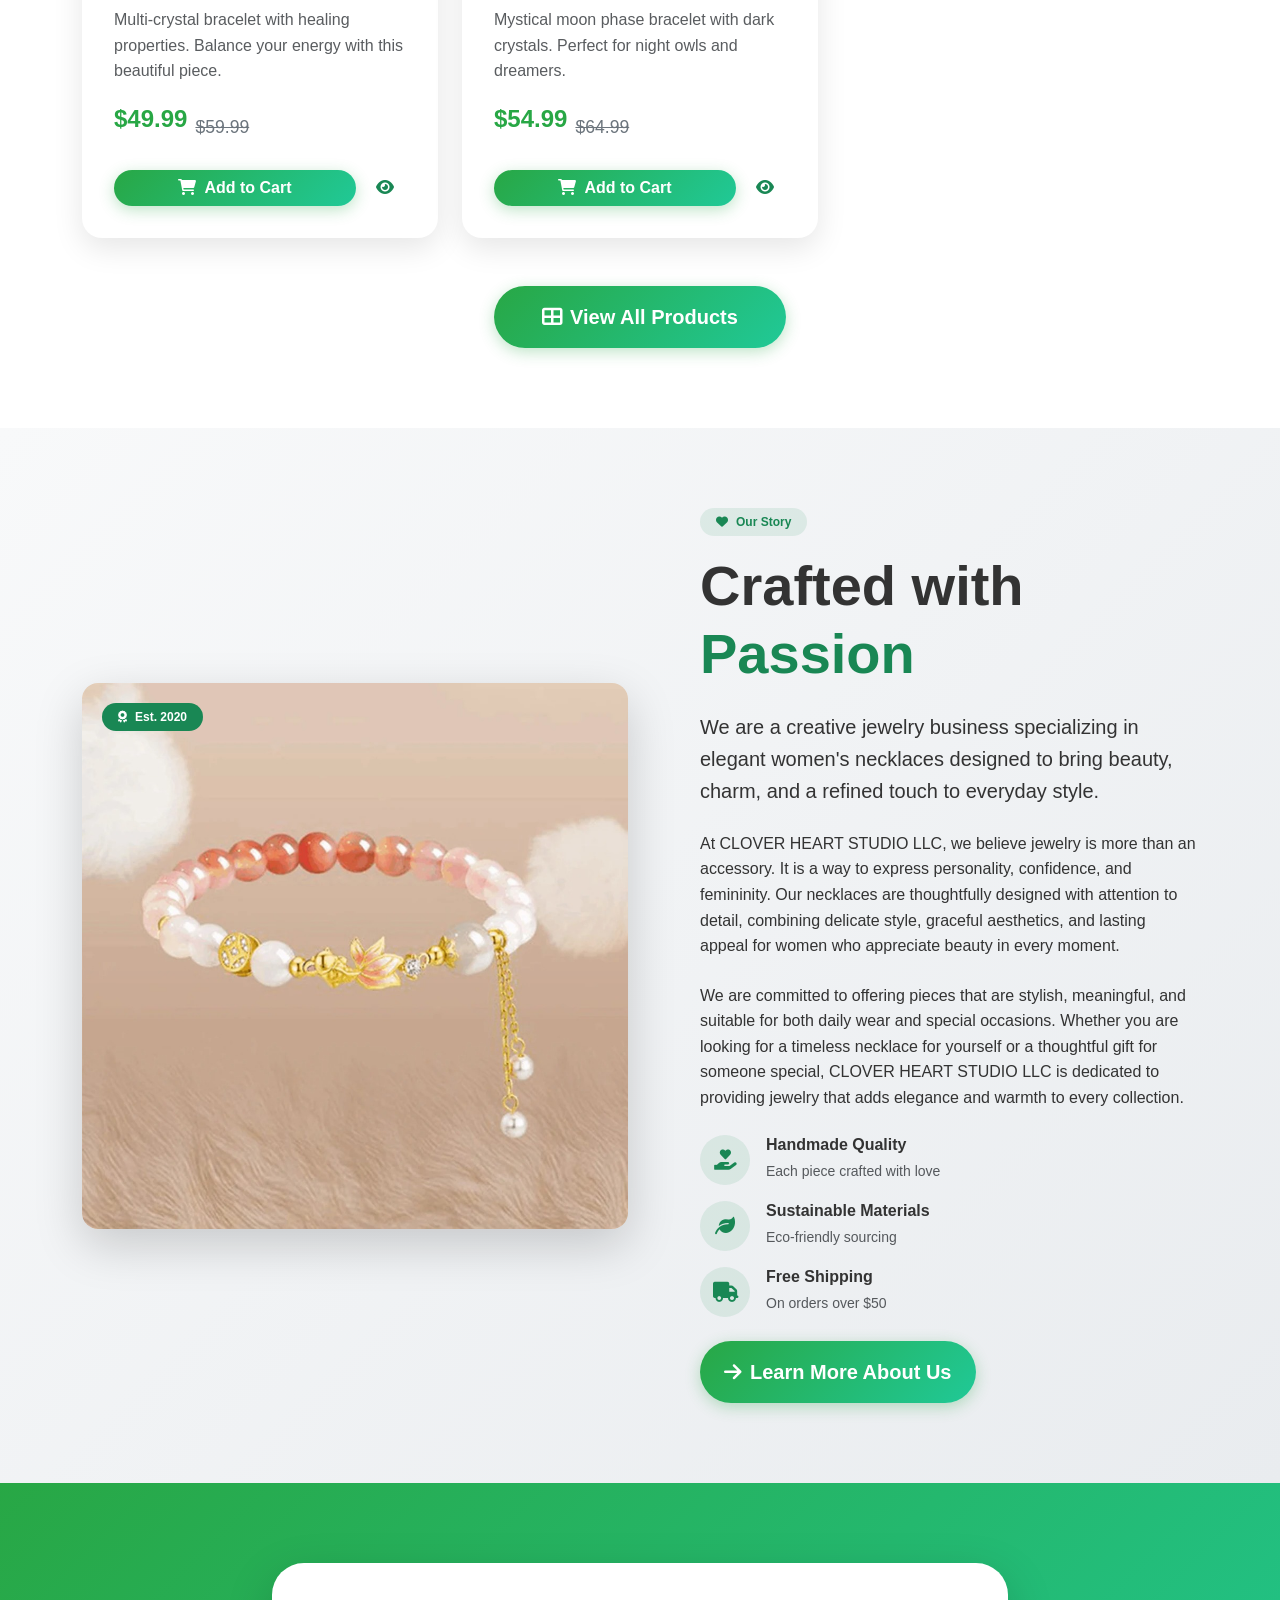
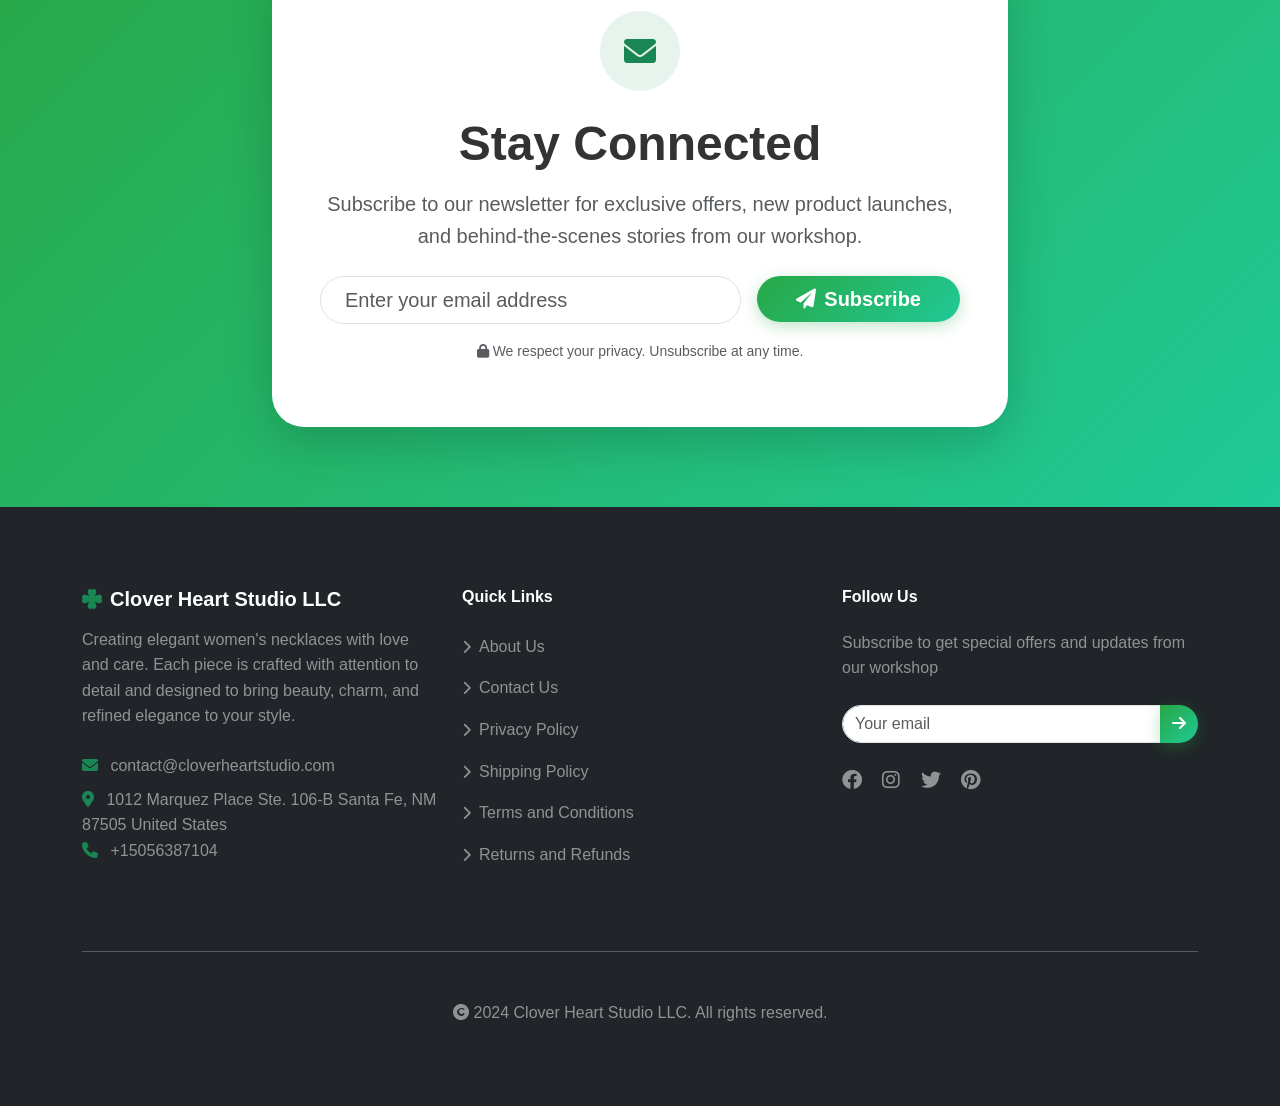
==== commit 24f2233a: "update" ====
--- a/index.html
+++ b/index.html
@@ -3,7 +3,7 @@
 <head>
     <meta charset="UTF-8">
     <meta name="viewport" content="width=device-width, initial-scale=1.0">
-    <title>Clover Heart Studio LLC - Handmade Bracelets</title>
+    <title>Clover Heart Studio LLC - Elegant Women's Necklaces</title>
     <link href="https://cdn.jsdelivr.net/npm/bootstrap@5.3.0/dist/css/bootstrap.min.css" rel="stylesheet">
     <link href="https://cdnjs.cloudflare.com/ajax/libs/font-awesome/6.0.0/css/all.min.css" rel="stylesheet">
     <link href="styles.css" rel="stylesheet">
@@ -57,7 +57,7 @@
                         </span>
                     </div>
                     <h1 class="display-2 fw-bold mb-4 text-white hero-title">
-                        Discover Your <span class="text-success">Perfect</span> Bracelet
+                        Discover Your <span class="text-success">Perfect</span> Necklace
                     </h1>
                     <p class="lead mb-4 text-white-50 hero-subtitle">
                         Each piece tells a unique story, crafted with passion and designed to bring positive energy to your everyday life.
@@ -127,9 +127,9 @@
                         <i class="fas fa-gem me-2"></i>Featured Collection
                     </span>
                 </div>
-                <h2 class="display-4 fw-bold mb-3">Our Bestselling <span class="text-success">Bracelets</span></h2>
+                <h2 class="display-4 fw-bold mb-3">Our Bestselling <span class="text-success">Necklaces</span></h2>
                 <p class="lead text-muted mx-auto" style="max-width: 600px;">
-                    Discover our most loved pieces, each handcrafted with attention to detail and designed to bring joy to your everyday style.
+                    Discover our most loved pieces, each handcrafted with attention to detail and designed to bring joy and elegance to your everyday style.
                 </p>
             </div>
             <div class="row g-4" id="featured-products">
@@ -166,10 +166,13 @@
                         </div>
                         <h2 class="display-4 fw-bold mb-4">Crafted with <span class="text-success">Passion</span></h2>
                         <p class="lead mb-4">
-                            We are a small family-owned business dedicated to creating beautiful handmade bracelets that bring joy and positive energy to our customers.
+                            We are a creative jewelry business specializing in elegant women's necklaces designed to bring beauty, charm, and a refined touch to everyday style.
                         </p>
                         <p class="mb-4">
-                            Located in Santa Fe, New Mexico, our studio combines traditional craftsmanship with modern design to create unique pieces that you won't find anywhere else. Each bracelet tells a story and carries the love and care of our skilled artisans.
+                            At CLOVER HEART STUDIO LLC, we believe jewelry is more than an accessory. It is a way to express personality, confidence, and femininity. Our necklaces are thoughtfully designed with attention to detail, combining delicate style, graceful aesthetics, and lasting appeal for women who appreciate beauty in every moment.
+                        </p>
+                        <p class="mb-4">
+                            We are committed to offering pieces that are stylish, meaningful, and suitable for both daily wear and special occasions. Whether you are looking for a timeless necklace for yourself or a thoughtful gift for someone special, CLOVER HEART STUDIO LLC is dedicated to providing jewelry that adds elegance and warmth to every collection.
                         </p>
                         <div class="features-grid mb-4">
                             <div class="feature-item d-flex align-items-center mb-3">
@@ -253,7 +256,7 @@
                             <i class="fas fa-clover text-success me-2"></i>Clover Heart Studio LLC
                         </h5>
                         <p class="mb-4 text-white-50">
-                            Creating beautiful handmade bracelets with love and care. Each piece is crafted with attention to detail and positive energy.
+                            Creating elegant women's necklaces with love and care. Each piece is crafted with attention to detail and designed to bring beauty, charm, and refined elegance to your style.
                         </p>
                         <div class="contact-info">
                             <div class="contact-item mb-2">
